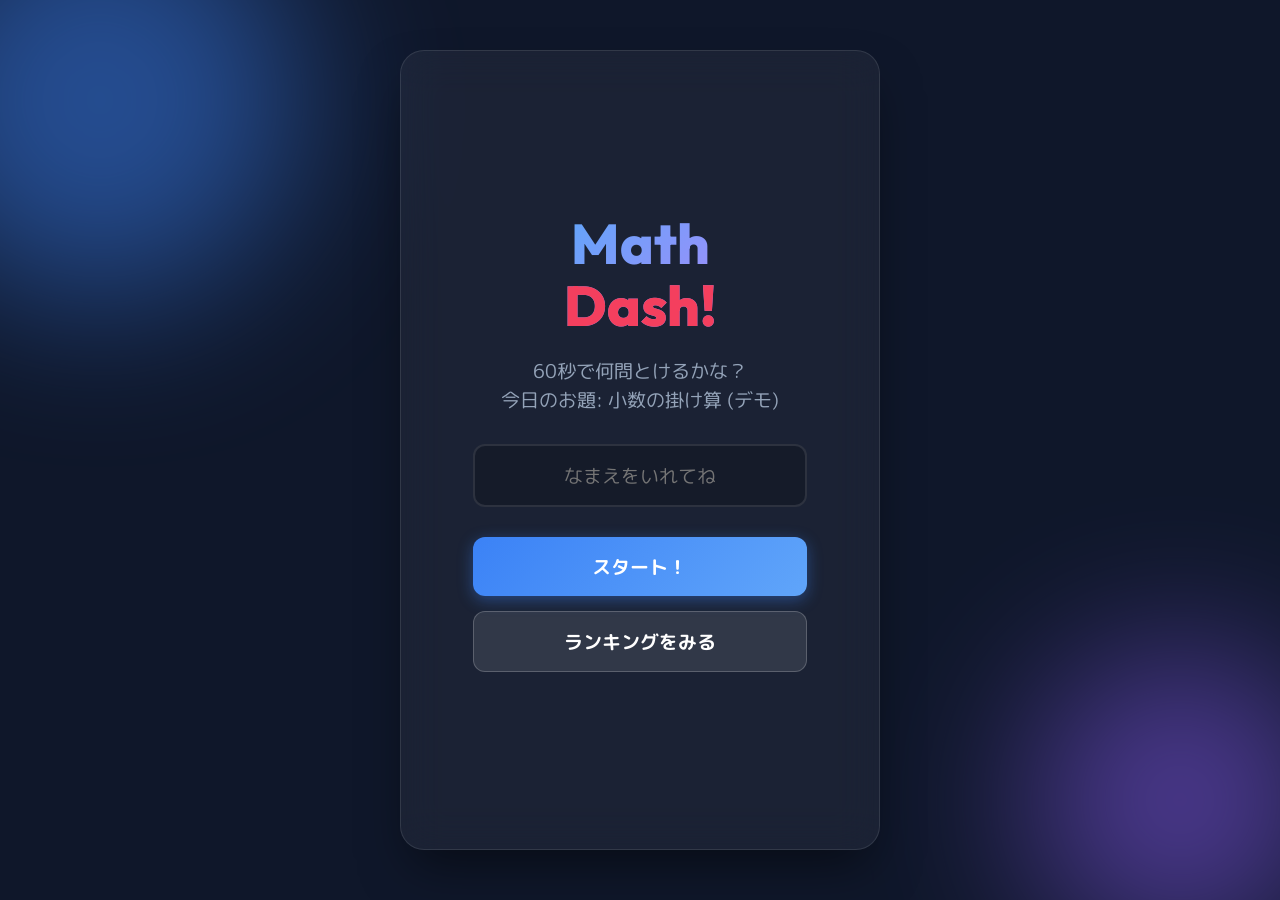
==== index.html @ 80dd6312 "Initial commit for Phase 1 Shousuu Game" ====
<!DOCTYPE html>
<html lang="ja">
<head>
    <meta charset="UTF-8">
    <meta name="viewport" content="width=device-width, initial-scale=1.0, maximum-scale=1.0, user-scalable=no">
    <title>Speed Math Drills</title>
    <link rel="stylesheet" href="index.css">
    <link href="https://fonts.googleapis.com/css2?family=Outfit:wght@400;600;800&family=M+PLUS+Rounded+1c:wght@700&display=swap" rel="stylesheet">
</head>
<body>
    <div class="background-blobs">
        <div class="blob blob-1"></div>
        <div class="blob blob-2"></div>
    </div>

    <div id="app" class="glass-container">
        <!-- Start Screen -->
        <div id="screen-start" class="screen active">
            <h1 class="logo">Math<br><span>Dash!</span></h1>
            <p class="description">60秒で何問とけるかな？<br>今日のお題: <span id="topic-name">小数の掛け算</span></p>
            <input type="text" id="player-name" placeholder="なまえをいれてね" autocomplete="off" />
            <button id="btn-start" class="primary-btn">スタート！</button>
            <button id="btn-show-ranking" class="secondary-btn">ランキングをみる</button>
        </div>

        <!-- Game Screen -->
        <div id="screen-game" class="screen">
            <div class="game-header">
                <div class="timer">残り <span id="time-left">60</span>秒</div>
                <div class="score-display">スコア: <span id="current-score">0</span></div>
            </div>
            
            <div class="problem-board">
                <div id="question-text" class="question">0.5 × 0.2</div>
                <div class="answer-box">
                    <span id="user-input" class="user-input-text"></span>
                    <span class="cursor"></span>
                </div>
            </div>

            <!-- Numpad for touch/mouse -->
            <div class="numpad">
                <button class="num-key">7</button><button class="num-key">8</button><button class="num-key">9</button>
                <button class="num-key">4</button><button class="num-key">5</button><button class="num-key">6</button>
                <button class="num-key">1</button><button class="num-key">2</button><button class="num-key">3</button>
                <button class="num-key">0</button><button class="num-key dot-key">.</button><button class="cmd-key btn-delete">消す</button>
                <button class="cmd-key btn-enter" style="grid-column: span 3;">こたえる！</button>
            </div>
        </div>

        <!-- Result Screen -->
        <div id="screen-result" class="screen">
            <h2>タイムアップ！</h2>
            <div class="final-score">
                <span class="score-label">あなたのスコア</span>
                <span id="final-score-value" class="score-value">150</span>
            </div>
            <p id="saving-status" class="status-msg">ランキングに送信中...</p>
            <button id="btn-retry" class="primary-btn">もういちど</button>
            <button id="btn-result-ranking" class="secondary-btn">ランキングへ</button>
        </div>

        <!-- Ranking Screen -->
        <div id="screen-ranking" class="screen">
            <h2>🏆 T O P 1 0 🏆</h2>
            <div id="ranking-list" class="ranking-board">
                <div class="loading-spinner"></div>
            </div>
            <button id="btn-back-home" class="primary-btn">もどる</button>
        </div>
    </div>

    <!-- Scripts -->
    <script src="problem-generator.js"></script>
    <script src="app.js"></script>
</body>
</html>
---- index.css ----
:root {
    --bg-color: #0f172a;
    --glass-bg: rgba(255, 255, 255, 0.05);
    --glass-border: rgba(255, 255, 255, 0.1);
    --primary: #3b82f6;
    --primary-hover: #2563eb;
    --accent: #f43f5e;
    --text-main: #f8fafc;
    --text-muted: #94a3b8;
    --correct: #10b981;
    --wrong: #ef4444;
}

* {
    box-sizing: border-box;
    margin: 0;
    padding: 0;
}

body {
    font-family: 'M PLUS Rounded 1c', 'Outfit', sans-serif;
    background-color: var(--bg-color);
    color: var(--text-main);
    display: flex;
    justify-content: center;
    align-items: center;
    min-height: 100vh;
    overflow: hidden;
    position: relative;
    user-select: none;
}

/* Background Blobs (Dynamic Design) */
.background-blobs {
    position: absolute;
    width: 100%;
    height: 100%;
    overflow: hidden;
    z-index: -1;
}

.blob {
    position: absolute;
    border-radius: 50%;
    filter: blur(80px);
    opacity: 0.5;
    animation: float 10s infinite alternate ease-in-out;
}

.blob-1 {
    width: 400px;
    height: 400px;
    background: #3b82f6;
    top: -100px;
    left: -100px;
}

.blob-2 {
    width: 300px;
    height: 300px;
    background: #8b5cf6;
    bottom: -50px;
    right: -50px;
    animation-delay: -5s;
}

@keyframes float {
    0% { transform: translate(0, 0) scale(1); }
    100% { transform: translate(30px, 50px) scale(1.1); }
}

/* Glass Container */
.glass-container {
    width: 100%;
    max-width: 480px;
    height: 100vh;
    max-height: 800px;
    background: var(--glass-bg);
    backdrop-filter: blur(20px);
    -webkit-backdrop-filter: blur(20px);
    border: 1px solid var(--glass-border);
    border-radius: 24px;
    padding: 30px;
    position: relative;
    box-shadow: 0 25px 50px -12px rgba(0, 0, 0, 0.5);
    display: flex;
    flex-direction: column;
}

@media (max-width: 480px) {
    .glass-container {
        border-radius: 0;
        border: none;
        max-height: 100vh;
        padding: 20px 15px;
    }
}

.screen {
    display: none;
    flex-direction: column;
    align-items: center;
    justify-content: center;
    height: 100%;
    width: 100%;
    animation: fadeIn 0.3s ease-out forwards;
}

.screen.active {
    display: flex;
}

@keyframes fadeIn {
    from { opacity: 0; transform: translateY(10px); }
    to { opacity: 1; transform: translateY(0); }
}

/* Start Screen */
.logo {
    font-size: 3.5rem;
    font-family: 'Outfit', sans-serif;
    font-weight: 800;
    text-align: center;
    line-height: 1.1;
    margin-bottom: 20px;
    background: linear-gradient(135deg, #60a5fa, #a78bfa);
    -webkit-background-clip: text;
    -webkit-text-fill-color: transparent;
}
.logo span { color: var(--accent); -webkit-text-fill-color: var(--accent); }

.description {
    font-size: 1.2rem;
    text-align: center;
    margin-bottom: 30px;
    color: var(--text-muted);
}

#player-name {
    width: 80%;
    padding: 15px;
    border-radius: 12px;
    border: 2px solid var(--glass-border);
    background: rgba(0,0,0,0.2);
    color: white;
    font-size: 1.2rem;
    text-align: center;
    margin-bottom: 30px;
    font-family: inherit;
    outline: none;
    transition: all 0.2s;
}
#player-name:focus {
    border-color: var(--primary);
    box-shadow: 0 0 15px rgba(59, 130, 246, 0.3);
}

button {
    width: 80%;
    padding: 15px;
    border-radius: 12px;
    font-size: 1.2rem;
    font-weight: 700;
    font-family: inherit;
    cursor: pointer;
    border: none;
    transition: transform 0.1s, filter 0.2s;
    margin-bottom: 15px;
}
button:active { transform: scale(0.95); }

.primary-btn {
    background: linear-gradient(135deg, var(--primary), #60a5fa);
    color: white;
    box-shadow: 0 4px 15px rgba(59, 130, 246, 0.4);
}
.primary-btn:hover { filter: brightness(1.1); }

.secondary-btn {
    background: rgba(255,255,255,0.1);
    color: white;
    border: 1px solid rgba(255,255,255,0.2);
}
.secondary-btn:hover { background: rgba(255,255,255,0.2); }

/* Game Screen */
.game-header {
    display: flex;
    justify-content: space-between;
    width: 100%;
    margin-bottom: 20px;
    font-size: 1.2rem;
    font-weight: 700;
}
.timer { color: var(--accent); }

.problem-board {
    flex-grow: 1;
    display: flex;
    flex-direction: column;
    justify-content: center;
    align-items: center;
    width: 100%;
}

.question {
    font-size: 3.5rem;
    font-weight: 800;
    margin-bottom: 20px;
    text-shadow: 0 4px 20px rgba(0,0,0,0.5);
    white-space: nowrap;
}

.answer-box {
    background: rgba(0,0,0,0.3);
    border-bottom: 4px solid var(--primary);
    border-radius: 8px 8px 0 0;
    min-width: 200px;
    height: 70px;
    display: flex;
    justify-content: center;
    align-items: center;
    font-size: 2.5rem;
    position: relative;
    transition: all 0.2s;
}
.answer-box.correct {
    border-color: var(--correct);
    background: rgba(16, 185, 129, 0.2);
    animation: punch 0.3s ease-out;
}
.answer-box.wrong {
    border-color: var(--wrong);
    background: rgba(239, 68, 68, 0.2);
    animation: shake 0.3s ease-in-out;
}

.cursor {
    display: inline-block;
    width: 3px;
    height: 40px;
    background: var(--primary);
    margin-left: 5px;
    animation: blink 1s infinite;
}
@keyframes blink {
    0%, 100% { opacity: 1; }
    50% { opacity: 0; }
}
@keyframes shake {
    0%, 100% { transform: translateX(0); }
    25% { transform: translateX(-10px); }
    75% { transform: translateX(10px); }
}
@keyframes punch {
    0% { transform: scale(1); }
    50% { transform: scale(1.1); }
    100% { transform: scale(1); }
}

/* Numpad */
.numpad {
    display: grid;
    grid-template-columns: repeat(3, 1fr);
    gap: 10px;
    width: 100%;
    margin-top: 20px;
}
.numpad button {
    width: 100%;
    margin: 0;
    padding: 15px 0;
    border-radius: 12px;
    background: rgba(255,255,255,0.1);
    color: white;
    font-size: 1.5rem;
    box-shadow: none;
}
.numpad button:hover {
    background: rgba(255,255,255,0.2);
}
.numpad .cmd-key {
    font-size: 1rem;
    background: rgba(255,255,255,0.05);
    border: 1px solid rgba(255,255,255,0.1);
}
.numpad .btn-enter {
    background: var(--primary);
}

/* Screen Ranking & Results */
h2 {
    font-size: 2.5rem;
    margin-bottom: 20px;
    text-shadow: 0 4px 10px rgba(0,0,0,0.3);
}
.final-score {
    display: flex;
    flex-direction: column;
    align-items: center;
    background: rgba(0,0,0,0.3);
    padding: 20px 40px;
    border-radius: 20px;
    margin-bottom: 20px;
    border: 1px solid var(--glass-border);
}
.score-label { font-size: 1.2rem; color: var(--text-muted); }
.score-value { font-size: 4rem; font-weight: 800; color: var(--correct); }
.status-msg { margin-bottom: 20px; color: #fbbf24; }

.ranking-board {
    width: 100%;
    flex-grow: 1;
    overflow-y: auto;
    background: rgba(0,0,0,0.2);
    border-radius: 15px;
    padding: 15px;
    margin-bottom: 20px;
}
.ranking-item {
    display: flex;
    justify-content: space-between;
    padding: 10px 15px;
    border-bottom: 1px solid rgba(255,255,255,0.1);
    font-size: 1.2rem;
}
.ranking-item:last-child { border-bottom: none; }
.rank-1 { color: #facc15; font-weight: bold; }
.rank-2 { color: #94a3b8; font-weight: bold; }
.rank-3 { color: #b45309; font-weight: bold; }

.loading-spinner {
    width: 40px;
    height: 40px;
    border: 4px solid rgba(255,255,255,0.1);
    border-top: 4px solid var(--primary);
    border-radius: 50%;
    animation: spin 1s linear infinite;
    margin: 40px auto;
}
@keyframes spin { 0% { transform: rotate(0deg); } 100% { transform: rotate(360deg); } }
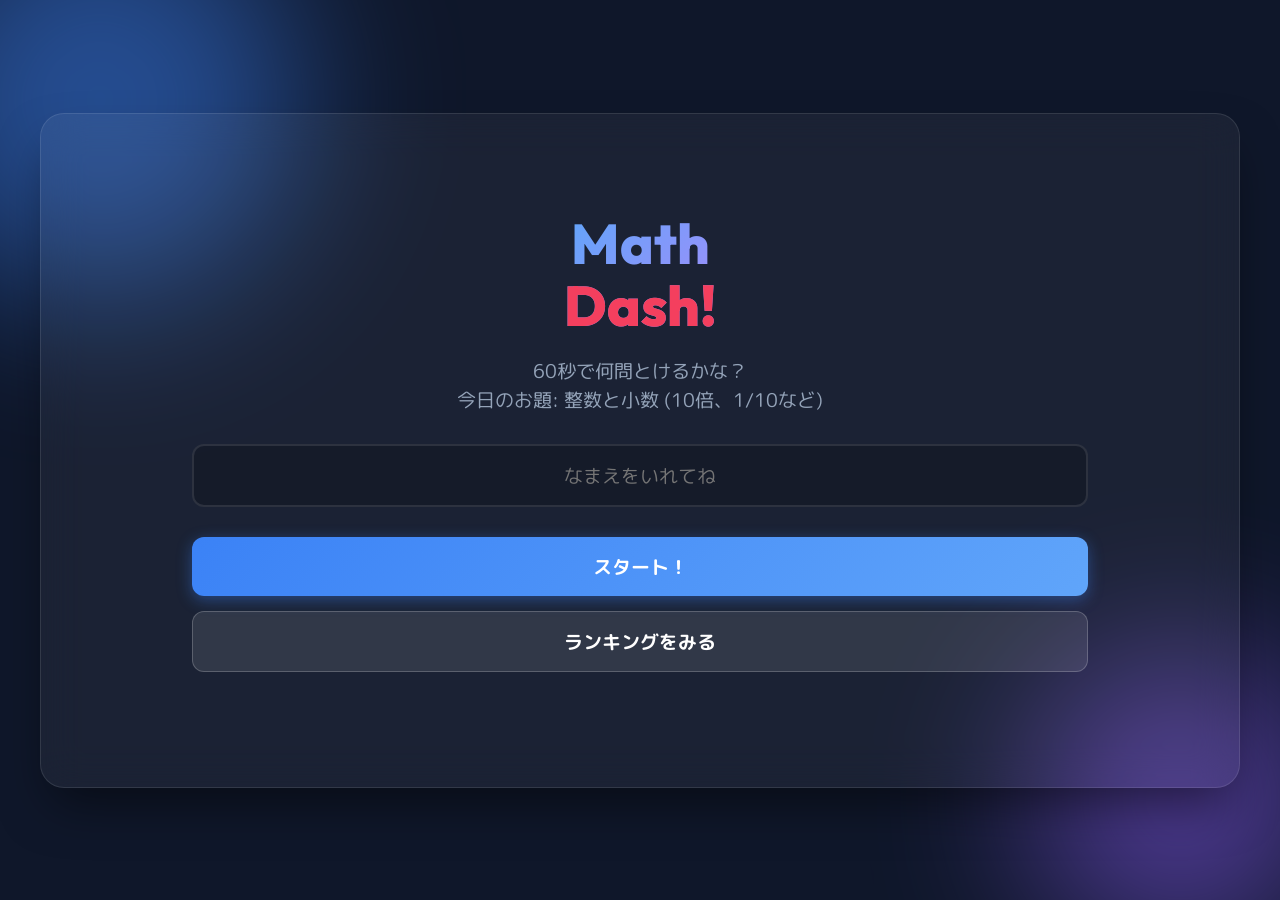
==== commit c73758a9: "Change ranking size to TOP 30" ====
--- a/index.html
+++ b/index.html
@@ -62,7 +62,7 @@
 
         <!-- Ranking Screen -->
         <div id="screen-ranking" class="screen">
-            <h2>🏆 T O P 1 0 🏆</h2>
+            <h2>🏆 T O P 3 0 🏆</h2>
             <div id="ranking-list" class="ranking-board">
                 <div class="loading-spinner"></div>
             </div>
--- a/index.css
+++ b/index.css
@@ -339,3 +339,62 @@
     margin: 40px auto;
 }
 @keyframes spin { 0% { transform: rotate(0deg); } 100% { transform: rotate(360deg); } }
+
+/* Landscape Tablet & PC layout (e.g. Chromebooks) */
+@media (min-width: 768px) and (orientation: landscape) {
+    .glass-container {
+        width: 95vw;
+        max-width: 1200px;
+        aspect-ratio: 16 / 9;
+        height: auto;
+        max-height: 95vh;
+        padding: 3vw;
+    }
+
+    #screen-game.active {
+        display: grid;
+        grid-template-columns: minmax(0, 1fr) clamp(250px, 30vw, 350px);
+        grid-template-rows: auto 1fr;
+        gap: 3vw;
+        align-items: center;
+        width: 100%;
+        height: 100%;
+    }
+
+    .game-header {
+        grid-column: 1 / -1;
+        align-self: start;
+        margin-bottom: 0;
+    }
+
+    .problem-board {
+        grid-column: 1 / 2;
+        grid-row: 2 / 3;
+        width: 100%;
+    }
+
+    .numpad {
+        grid-column: 2 / 3;
+        grid-row: 2 / 3;
+        margin-top: 0;
+        gap: 10px;
+    }
+
+    .numpad button {
+        padding: 3vh 0;
+        font-size: clamp(1.2rem, 2.5vh, 1.8rem);
+    }
+
+    .question {
+        font-size: clamp(2.5rem, 6vw, 6rem);
+        width: 100%;
+        text-align: center;
+        white-space: nowrap;
+    }
+    
+    .answer-box {
+        font-size: clamp(2rem, 4vw, 3.5rem);
+        height: clamp(60px, 10vh, 90px);
+        min-width: 50%;
+    }
+}
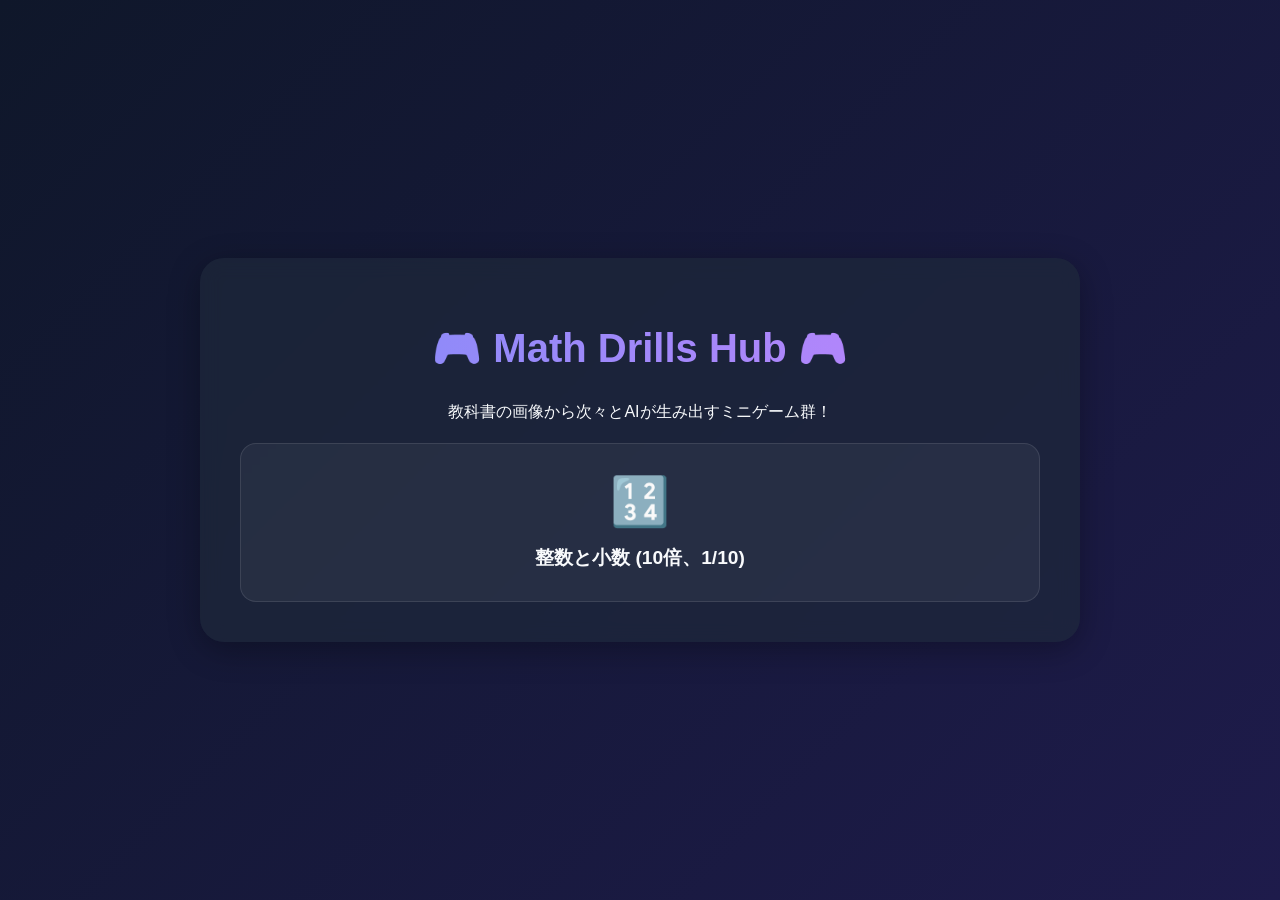
==== commit c58e86d0: "ディレクトリ構成を量産用（ポータル型）に整理" ====
--- a/index.html
+++ b/index.html
@@ -2,76 +2,91 @@
 <html lang="ja">
 <head>
     <meta charset="UTF-8">
-    <meta name="viewport" content="width=device-width, initial-scale=1.0, maximum-scale=1.0, user-scalable=no">
-    <title>Speed Math Drills</title>
-    <link rel="stylesheet" href="index.css">
-    <link href="https://fonts.googleapis.com/css2?family=Outfit:wght@400;600;800&family=M+PLUS+Rounded+1c:wght@700&display=swap" rel="stylesheet">
+    <meta name="viewport" content="width=device-width, initial-scale=1.0">
+    <title>Math Drills Collection</title>
+    <style>
+        :root {
+            --primary: #4f46e5;
+            --primary-hover: #4338ca;
+            --bg: #0f172a;
+            --card-bg: rgba(30, 41, 59, 0.7);
+            --text: #f8fafc;
+        }
+        body {
+            margin: 0;
+            padding: 0;
+            font-family: 'Inter', 'Segoe UI', sans-serif;
+            background: linear-gradient(135deg, #0f172a 0%, #1e1b4b 100%);
+            color: var(--text);
+            min-height: 100vh;
+            display: flex;
+            flex-direction: column;
+            align-items: center;
+            justify-content: center;
+        }
+        .container {
+            width: 90%;
+            max-width: 800px;
+            padding: 40px;
+            background: var(--card-bg);
+            border-radius: 24px;
+            backdrop-filter: blur(10px);
+            box-shadow: 0 8px 32px rgba(0, 0, 0, 0.3);
+            text-align: center;
+        }
+        h1 {
+            font-size: 2.5rem;
+            margin-bottom: 30px;
+            background: linear-gradient(to right, #818cf8, #c084fc);
+            -webkit-background-clip: text;
+            -webkit-text-fill-color: transparent;
+        }
+        .game-grid {
+            display: grid;
+            grid-template-columns: repeat(auto-fit, minmax(250px, 1fr));
+            gap: 20px;
+            margin-top: 20px;
+        }
+        .game-card {
+            background: rgba(255, 255, 255, 0.05);
+            border: 1px solid rgba(255, 255, 255, 0.1);
+            border-radius: 16px;
+            padding: 30px 20px;
+            text-decoration: none;
+            color: var(--text);
+            transition: all 0.3s ease;
+            position: relative;
+            overflow: hidden;
+        }
+        .game-card:hover {
+            transform: translateY(-5px);
+            background: rgba(255, 255, 255, 0.1);
+            border-color: var(--primary);
+            box-shadow: 0 10px 20px rgba(79, 70, 229, 0.2);
+        }
+        .game-icon {
+            font-size: 3rem;
+            margin-bottom: 15px;
+            display: block;
+        }
+        .game-title {
+            font-size: 1.2rem;
+            font-weight: bold;
+        }
+    </style>
 </head>
 <body>
-    <div class="background-blobs">
-        <div class="blob blob-1"></div>
-        <div class="blob blob-2"></div>
-    </div>
-
-    <div id="app" class="glass-container">
-        <!-- Start Screen -->
-        <div id="screen-start" class="screen active">
-            <h1 class="logo">Math<br><span>Dash!</span></h1>
-            <p class="description">60秒で何問とけるかな？<br>今日のお題: <span id="topic-name">小数の掛け算</span></p>
-            <input type="text" id="player-name" placeholder="なまえをいれてね" autocomplete="off" />
-            <button id="btn-start" class="primary-btn">スタート！</button>
-            <button id="btn-show-ranking" class="secondary-btn">ランキングをみる</button>
-        </div>
-
-        <!-- Game Screen -->
-        <div id="screen-game" class="screen">
-            <div class="game-header">
-                <div class="timer">残り <span id="time-left">60</span>秒</div>
-                <div class="score-display">スコア: <span id="current-score">0</span></div>
-            </div>
-            
-            <div class="problem-board">
-                <div id="question-text" class="question">0.5 × 0.2</div>
-                <div class="answer-box">
-                    <span id="user-input" class="user-input-text"></span>
-                    <span class="cursor"></span>
-                </div>
-            </div>
-
-            <!-- Numpad for touch/mouse -->
-            <div class="numpad">
-                <button class="num-key">7</button><button class="num-key">8</button><button class="num-key">9</button>
-                <button class="num-key">4</button><button class="num-key">5</button><button class="num-key">6</button>
-                <button class="num-key">1</button><button class="num-key">2</button><button class="num-key">3</button>
-                <button class="num-key">0</button><button class="num-key dot-key">.</button><button class="cmd-key btn-delete">消す</button>
-                <button class="cmd-key btn-enter" style="grid-column: span 3;">こたえる！</button>
-            </div>
-        </div>
-
-        <!-- Result Screen -->
-        <div id="screen-result" class="screen">
-            <h2>タイムアップ！</h2>
-            <div class="final-score">
-                <span class="score-label">あなたのスコア</span>
-                <span id="final-score-value" class="score-value">150</span>
-            </div>
-            <p id="saving-status" class="status-msg">ランキングに送信中...</p>
-            <button id="btn-retry" class="primary-btn">もういちど</button>
-            <button id="btn-result-ranking" class="secondary-btn">ランキングへ</button>
-        </div>
-
-        <!-- Ranking Screen -->
-        <div id="screen-ranking" class="screen">
-            <h2>🏆 T O P 3 0 🏆</h2>
-            <div id="ranking-list" class="ranking-board">
-                <div class="loading-spinner"></div>
-            </div>
-            <button id="btn-back-home" class="primary-btn">もどる</button>
+    <div class="container">
+        <h1>🎮 Math Drills Hub 🎮</h1>
+        <p>教科書の画像から次々とAIが生み出すミニゲーム群！</p>
+        
+        <div class="game-grid">
+            <a href="./shousuu/" class="game-card">
+                <span class="game-icon">🔢</span>
+                <span class="game-title">整数と小数 (10倍、1/10)</span>
+            </a>
+            <!-- 今後ここに新しいゲームのエントリを追加していきます -->
         </div>
     </div>
-
-    <!-- Scripts -->
-    <script src="problem-generator.js"></script>
-    <script src="app.js"></script>
 </body>
 </html>
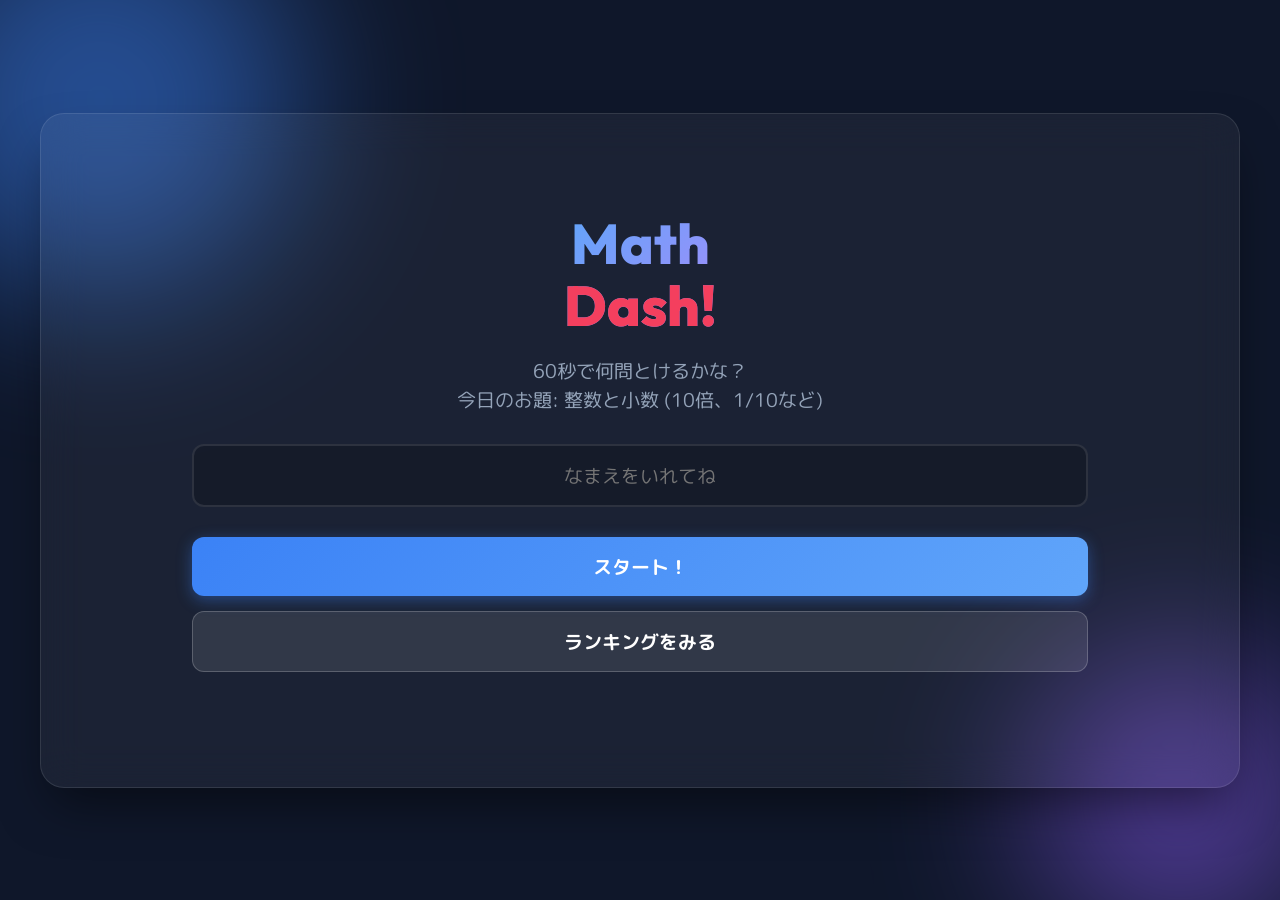
==== commit ff44fe16: "Revert "ディレクトリ構成を量産用（ポータル型）に整理" This reverts commit c58e86d0a886ec3aad785ba7c74deb1e2469076a." ====
--- a/index.html
+++ b/index.html
@@ -2,91 +2,76 @@
 <html lang="ja">
 <head>
     <meta charset="UTF-8">
-    <meta name="viewport" content="width=device-width, initial-scale=1.0">
-    <title>Math Drills Collection</title>
-    <style>
-        :root {
-            --primary: #4f46e5;
-            --primary-hover: #4338ca;
-            --bg: #0f172a;
-            --card-bg: rgba(30, 41, 59, 0.7);
-            --text: #f8fafc;
-        }
-        body {
-            margin: 0;
-            padding: 0;
-            font-family: 'Inter', 'Segoe UI', sans-serif;
-            background: linear-gradient(135deg, #0f172a 0%, #1e1b4b 100%);
-            color: var(--text);
-            min-height: 100vh;
-            display: flex;
-            flex-direction: column;
-            align-items: center;
-            justify-content: center;
-        }
-        .container {
-            width: 90%;
-            max-width: 800px;
-            padding: 40px;
-            background: var(--card-bg);
-            border-radius: 24px;
-            backdrop-filter: blur(10px);
-            box-shadow: 0 8px 32px rgba(0, 0, 0, 0.3);
-            text-align: center;
-        }
-        h1 {
-            font-size: 2.5rem;
-            margin-bottom: 30px;
-            background: linear-gradient(to right, #818cf8, #c084fc);
-            -webkit-background-clip: text;
-            -webkit-text-fill-color: transparent;
-        }
-        .game-grid {
-            display: grid;
-            grid-template-columns: repeat(auto-fit, minmax(250px, 1fr));
-            gap: 20px;
-            margin-top: 20px;
-        }
-        .game-card {
-            background: rgba(255, 255, 255, 0.05);
-            border: 1px solid rgba(255, 255, 255, 0.1);
-            border-radius: 16px;
-            padding: 30px 20px;
-            text-decoration: none;
-            color: var(--text);
-            transition: all 0.3s ease;
-            position: relative;
-            overflow: hidden;
-        }
-        .game-card:hover {
-            transform: translateY(-5px);
-            background: rgba(255, 255, 255, 0.1);
-            border-color: var(--primary);
-            box-shadow: 0 10px 20px rgba(79, 70, 229, 0.2);
-        }
-        .game-icon {
-            font-size: 3rem;
-            margin-bottom: 15px;
-            display: block;
-        }
-        .game-title {
-            font-size: 1.2rem;
-            font-weight: bold;
-        }
-    </style>
+    <meta name="viewport" content="width=device-width, initial-scale=1.0, maximum-scale=1.0, user-scalable=no">
+    <title>Speed Math Drills</title>
+    <link rel="stylesheet" href="index.css">
+    <link href="https://fonts.googleapis.com/css2?family=Outfit:wght@400;600;800&family=M+PLUS+Rounded+1c:wght@700&display=swap" rel="stylesheet">
 </head>
 <body>
-    <div class="container">
-        <h1>🎮 Math Drills Hub 🎮</h1>
-        <p>教科書の画像から次々とAIが生み出すミニゲーム群！</p>
-        
-        <div class="game-grid">
-            <a href="./shousuu/" class="game-card">
-                <span class="game-icon">🔢</span>
-                <span class="game-title">整数と小数 (10倍、1/10)</span>
-            </a>
-            <!-- 今後ここに新しいゲームのエントリを追加していきます -->
+    <div class="background-blobs">
+        <div class="blob blob-1"></div>
+        <div class="blob blob-2"></div>
+    </div>
+
+    <div id="app" class="glass-container">
+        <!-- Start Screen -->
+        <div id="screen-start" class="screen active">
+            <h1 class="logo">Math<br><span>Dash!</span></h1>
+            <p class="description">60秒で何問とけるかな？<br>今日のお題: <span id="topic-name">小数の掛け算</span></p>
+            <input type="text" id="player-name" placeholder="なまえをいれてね" autocomplete="off" />
+            <button id="btn-start" class="primary-btn">スタート！</button>
+            <button id="btn-show-ranking" class="secondary-btn">ランキングをみる</button>
+        </div>
+
+        <!-- Game Screen -->
+        <div id="screen-game" class="screen">
+            <div class="game-header">
+                <div class="timer">残り <span id="time-left">60</span>秒</div>
+                <div class="score-display">スコア: <span id="current-score">0</span></div>
+            </div>
+            
+            <div class="problem-board">
+                <div id="question-text" class="question">0.5 × 0.2</div>
+                <div class="answer-box">
+                    <span id="user-input" class="user-input-text"></span>
+                    <span class="cursor"></span>
+                </div>
+            </div>
+
+            <!-- Numpad for touch/mouse -->
+            <div class="numpad">
+                <button class="num-key">7</button><button class="num-key">8</button><button class="num-key">9</button>
+                <button class="num-key">4</button><button class="num-key">5</button><button class="num-key">6</button>
+                <button class="num-key">1</button><button class="num-key">2</button><button class="num-key">3</button>
+                <button class="num-key">0</button><button class="num-key dot-key">.</button><button class="cmd-key btn-delete">消す</button>
+                <button class="cmd-key btn-enter" style="grid-column: span 3;">こたえる！</button>
+            </div>
+        </div>
+
+        <!-- Result Screen -->
+        <div id="screen-result" class="screen">
+            <h2>タイムアップ！</h2>
+            <div class="final-score">
+                <span class="score-label">あなたのスコア</span>
+                <span id="final-score-value" class="score-value">150</span>
+            </div>
+            <p id="saving-status" class="status-msg">ランキングに送信中...</p>
+            <button id="btn-retry" class="primary-btn">もういちど</button>
+            <button id="btn-result-ranking" class="secondary-btn">ランキングへ</button>
+        </div>
+
+        <!-- Ranking Screen -->
+        <div id="screen-ranking" class="screen">
+            <h2>🏆 T O P 3 0 🏆</h2>
+            <div id="ranking-list" class="ranking-board">
+                <div class="loading-spinner"></div>
+            </div>
+            <button id="btn-back-home" class="primary-btn">もどる</button>
         </div>
     </div>
+
+    <!-- Scripts -->
+    <script src="problem-generator.js"></script>
+    <script src="app.js"></script>
 </body>
 </html>
--- a/index.css
+++ b/index.css
@@ -0,0 +1,400 @@
+:root {
+    --bg-color: #0f172a;
+    --glass-bg: rgba(255, 255, 255, 0.05);
+    --glass-border: rgba(255, 255, 255, 0.1);
+    --primary: #3b82f6;
+    --primary-hover: #2563eb;
+    --accent: #f43f5e;
+    --text-main: #f8fafc;
+    --text-muted: #94a3b8;
+    --correct: #10b981;
+    --wrong: #ef4444;
+}
+
+* {
+    box-sizing: border-box;
+    margin: 0;
+    padding: 0;
+}
+
+body {
+    font-family: 'M PLUS Rounded 1c', 'Outfit', sans-serif;
+    background-color: var(--bg-color);
+    color: var(--text-main);
+    display: flex;
+    justify-content: center;
+    align-items: center;
+    min-height: 100vh;
+    overflow: hidden;
+    position: relative;
+    user-select: none;
+}
+
+/* Background Blobs (Dynamic Design) */
+.background-blobs {
+    position: absolute;
+    width: 100%;
+    height: 100%;
+    overflow: hidden;
+    z-index: -1;
+}
+
+.blob {
+    position: absolute;
+    border-radius: 50%;
+    filter: blur(80px);
+    opacity: 0.5;
+    animation: float 10s infinite alternate ease-in-out;
+}
+
+.blob-1 {
+    width: 400px;
+    height: 400px;
+    background: #3b82f6;
+    top: -100px;
+    left: -100px;
+}
+
+.blob-2 {
+    width: 300px;
+    height: 300px;
+    background: #8b5cf6;
+    bottom: -50px;
+    right: -50px;
+    animation-delay: -5s;
+}
+
+@keyframes float {
+    0% { transform: translate(0, 0) scale(1); }
+    100% { transform: translate(30px, 50px) scale(1.1); }
+}
+
+/* Glass Container */
+.glass-container {
+    width: 100%;
+    max-width: 480px;
+    height: 100vh;
+    max-height: 800px;
+    background: var(--glass-bg);
+    backdrop-filter: blur(20px);
+    -webkit-backdrop-filter: blur(20px);
+    border: 1px solid var(--glass-border);
+    border-radius: 24px;
+    padding: 30px;
+    position: relative;
+    box-shadow: 0 25px 50px -12px rgba(0, 0, 0, 0.5);
+    display: flex;
+    flex-direction: column;
+}
+
+@media (max-width: 480px) {
+    .glass-container {
+        border-radius: 0;
+        border: none;
+        max-height: 100vh;
+        padding: 20px 15px;
+    }
+}
+
+.screen {
+    display: none;
+    flex-direction: column;
+    align-items: center;
+    justify-content: center;
+    height: 100%;
+    width: 100%;
+    animation: fadeIn 0.3s ease-out forwards;
+}
+
+.screen.active {
+    display: flex;
+}
+
+@keyframes fadeIn {
+    from { opacity: 0; transform: translateY(10px); }
+    to { opacity: 1; transform: translateY(0); }
+}
+
+/* Start Screen */
+.logo {
+    font-size: 3.5rem;
+    font-family: 'Outfit', sans-serif;
+    font-weight: 800;
+    text-align: center;
+    line-height: 1.1;
+    margin-bottom: 20px;
+    background: linear-gradient(135deg, #60a5fa, #a78bfa);
+    -webkit-background-clip: text;
+    -webkit-text-fill-color: transparent;
+}
+.logo span { color: var(--accent); -webkit-text-fill-color: var(--accent); }
+
+.description {
+    font-size: 1.2rem;
+    text-align: center;
+    margin-bottom: 30px;
+    color: var(--text-muted);
+}
+
+#player-name {
+    width: 80%;
+    padding: 15px;
+    border-radius: 12px;
+    border: 2px solid var(--glass-border);
+    background: rgba(0,0,0,0.2);
+    color: white;
+    font-size: 1.2rem;
+    text-align: center;
+    margin-bottom: 30px;
+    font-family: inherit;
+    outline: none;
+    transition: all 0.2s;
+}
+#player-name:focus {
+    border-color: var(--primary);
+    box-shadow: 0 0 15px rgba(59, 130, 246, 0.3);
+}
+
+button {
+    width: 80%;
+    padding: 15px;
+    border-radius: 12px;
+    font-size: 1.2rem;
+    font-weight: 700;
+    font-family: inherit;
+    cursor: pointer;
+    border: none;
+    transition: transform 0.1s, filter 0.2s;
+    margin-bottom: 15px;
+}
+button:active { transform: scale(0.95); }
+
+.primary-btn {
+    background: linear-gradient(135deg, var(--primary), #60a5fa);
+    color: white;
+    box-shadow: 0 4px 15px rgba(59, 130, 246, 0.4);
+}
+.primary-btn:hover { filter: brightness(1.1); }
+
+.secondary-btn {
+    background: rgba(255,255,255,0.1);
+    color: white;
+    border: 1px solid rgba(255,255,255,0.2);
+}
+.secondary-btn:hover { background: rgba(255,255,255,0.2); }
+
+/* Game Screen */
+.game-header {
+    display: flex;
+    justify-content: space-between;
+    width: 100%;
+    margin-bottom: 20px;
+    font-size: 1.2rem;
+    font-weight: 700;
+}
+.timer { color: var(--accent); }
+
+.problem-board {
+    flex-grow: 1;
+    display: flex;
+    flex-direction: column;
+    justify-content: center;
+    align-items: center;
+    width: 100%;
+}
+
+.question {
+    font-size: 3.5rem;
+    font-weight: 800;
+    margin-bottom: 20px;
+    text-shadow: 0 4px 20px rgba(0,0,0,0.5);
+    white-space: nowrap;
+}
+
+.answer-box {
+    background: rgba(0,0,0,0.3);
+    border-bottom: 4px solid var(--primary);
+    border-radius: 8px 8px 0 0;
+    min-width: 200px;
+    height: 70px;
+    display: flex;
+    justify-content: center;
+    align-items: center;
+    font-size: 2.5rem;
+    position: relative;
+    transition: all 0.2s;
+}
+.answer-box.correct {
+    border-color: var(--correct);
+    background: rgba(16, 185, 129, 0.2);
+    animation: punch 0.3s ease-out;
+}
+.answer-box.wrong {
+    border-color: var(--wrong);
+    background: rgba(239, 68, 68, 0.2);
+    animation: shake 0.3s ease-in-out;
+}
+
+.cursor {
+    display: inline-block;
+    width: 3px;
+    height: 40px;
+    background: var(--primary);
+    margin-left: 5px;
+    animation: blink 1s infinite;
+}
+@keyframes blink {
+    0%, 100% { opacity: 1; }
+    50% { opacity: 0; }
+}
+@keyframes shake {
+    0%, 100% { transform: translateX(0); }
+    25% { transform: translateX(-10px); }
+    75% { transform: translateX(10px); }
+}
+@keyframes punch {
+    0% { transform: scale(1); }
+    50% { transform: scale(1.1); }
+    100% { transform: scale(1); }
+}
+
+/* Numpad */
+.numpad {
+    display: grid;
+    grid-template-columns: repeat(3, 1fr);
+    gap: 10px;
+    width: 100%;
+    margin-top: 20px;
+}
+.numpad button {
+    width: 100%;
+    margin: 0;
+    padding: 15px 0;
+    border-radius: 12px;
+    background: rgba(255,255,255,0.1);
+    color: white;
+    font-size: 1.5rem;
+    box-shadow: none;
+}
+.numpad button:hover {
+    background: rgba(255,255,255,0.2);
+}
+.numpad .cmd-key {
+    font-size: 1rem;
+    background: rgba(255,255,255,0.05);
+    border: 1px solid rgba(255,255,255,0.1);
+}
+.numpad .btn-enter {
+    background: var(--primary);
+}
+
+/* Screen Ranking & Results */
+h2 {
+    font-size: 2.5rem;
+    margin-bottom: 20px;
+    text-shadow: 0 4px 10px rgba(0,0,0,0.3);
+}
+.final-score {
+    display: flex;
+    flex-direction: column;
+    align-items: center;
+    background: rgba(0,0,0,0.3);
+    padding: 20px 40px;
+    border-radius: 20px;
+    margin-bottom: 20px;
+    border: 1px solid var(--glass-border);
+}
+.score-label { font-size: 1.2rem; color: var(--text-muted); }
+.score-value { font-size: 4rem; font-weight: 800; color: var(--correct); }
+.status-msg { margin-bottom: 20px; color: #fbbf24; }
+
+.ranking-board {
+    width: 100%;
+    flex-grow: 1;
+    overflow-y: auto;
+    background: rgba(0,0,0,0.2);
+    border-radius: 15px;
+    padding: 15px;
+    margin-bottom: 20px;
+}
+.ranking-item {
+    display: flex;
+    justify-content: space-between;
+    padding: 10px 15px;
+    border-bottom: 1px solid rgba(255,255,255,0.1);
+    font-size: 1.2rem;
+}
+.ranking-item:last-child { border-bottom: none; }
+.rank-1 { color: #facc15; font-weight: bold; }
+.rank-2 { color: #94a3b8; font-weight: bold; }
+.rank-3 { color: #b45309; font-weight: bold; }
+
+.loading-spinner {
+    width: 40px;
+    height: 40px;
+    border: 4px solid rgba(255,255,255,0.1);
+    border-top: 4px solid var(--primary);
+    border-radius: 50%;
+    animation: spin 1s linear infinite;
+    margin: 40px auto;
+}
+@keyframes spin { 0% { transform: rotate(0deg); } 100% { transform: rotate(360deg); } }
+
+/* Landscape Tablet & PC layout (e.g. Chromebooks) */
+@media (min-width: 768px) and (orientation: landscape) {
+    .glass-container {
+        width: 95vw;
+        max-width: 1200px;
+        aspect-ratio: 16 / 9;
+        height: auto;
+        max-height: 95vh;
+        padding: 3vw;
+    }
+
+    #screen-game.active {
+        display: grid;
+        grid-template-columns: minmax(0, 1fr) clamp(250px, 30vw, 350px);
+        grid-template-rows: auto 1fr;
+        gap: 3vw;
+        align-items: center;
+        width: 100%;
+        height: 100%;
+    }
+
+    .game-header {
+        grid-column: 1 / -1;
+        align-self: start;
+        margin-bottom: 0;
+    }
+
+    .problem-board {
+        grid-column: 1 / 2;
+        grid-row: 2 / 3;
+        width: 100%;
+    }
+
+    .numpad {
+        grid-column: 2 / 3;
+        grid-row: 2 / 3;
+        margin-top: 0;
+        gap: 10px;
+    }
+
+    .numpad button {
+        padding: 3vh 0;
+        font-size: clamp(1.2rem, 2.5vh, 1.8rem);
+    }
+
+    .question {
+        font-size: clamp(2.5rem, 6vw, 6rem);
+        width: 100%;
+        text-align: center;
+        white-space: nowrap;
+    }
+    
+    .answer-box {
+        font-size: clamp(2rem, 4vw, 3.5rem);
+        height: clamp(60px, 10vh, 90px);
+        min-width: 50%;
+    }
+}
